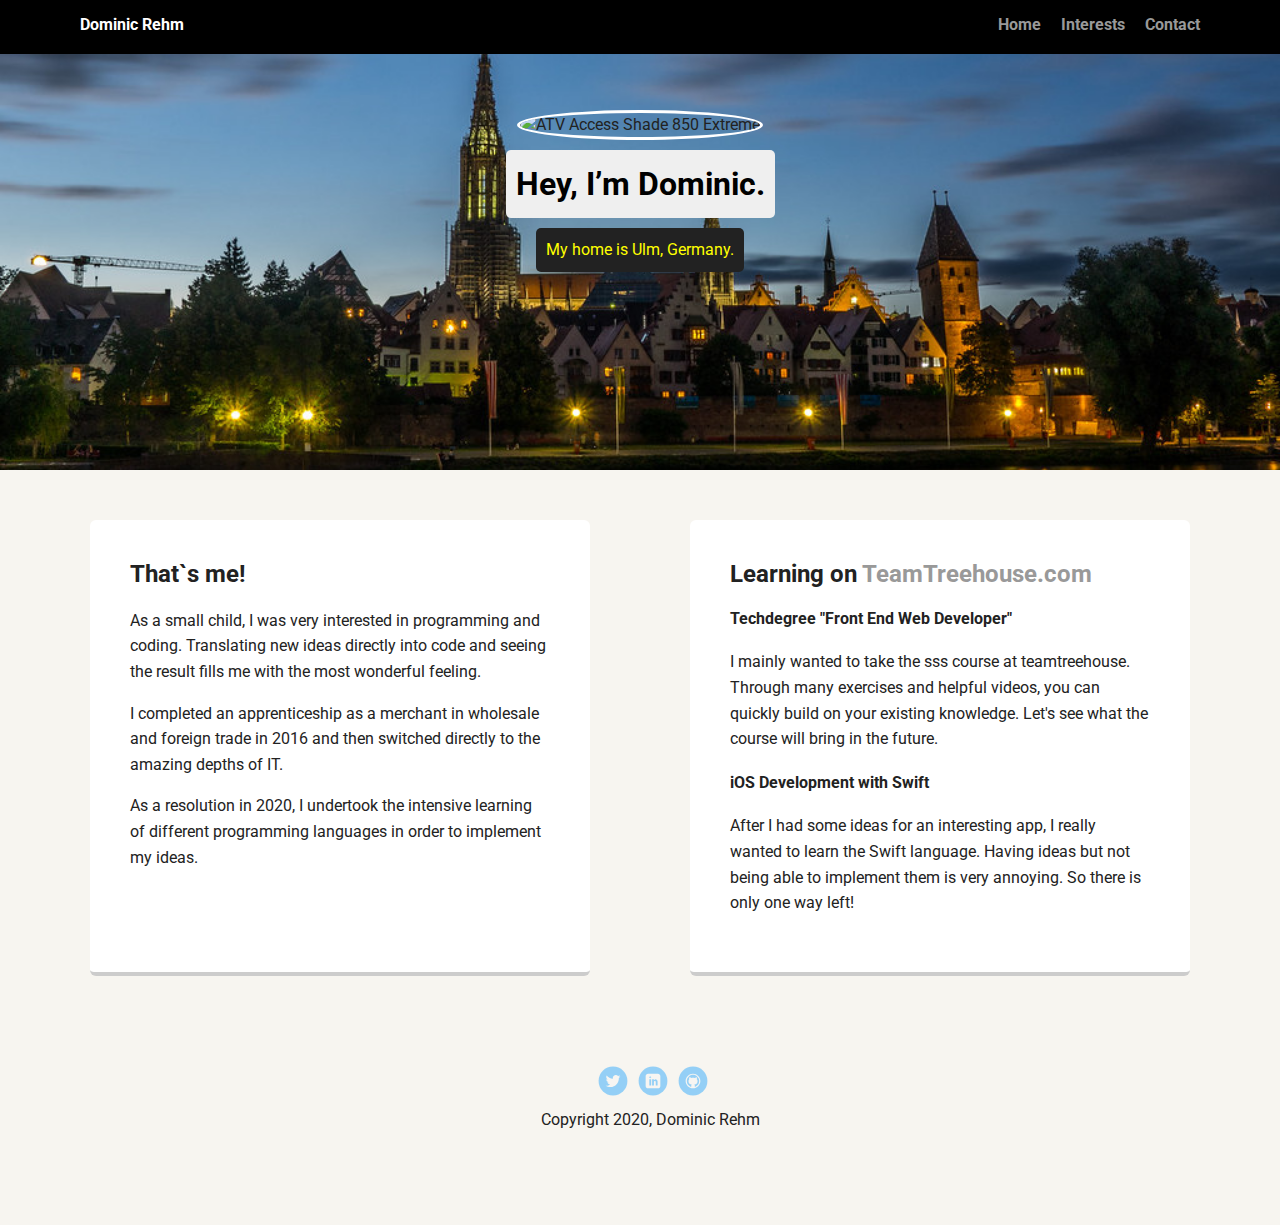
==== index.html @ d1050a95 "Added project files" ====
<!doctype html>
<html lang="en">
<head>
  <meta charset="utf-8">
  <title>Dominic Rehms Profile</title>
  <meta name="viewport" content="width=device-width, initial-scale=1.0">
  <link rel="stylesheet" href="styles.css">
  <link href="https://fonts.googleapis.com/css?family=Muli%7CRoboto:400,300,500,700,900" rel="stylesheet"></head>
  <body>

    <div class="main-nav">
        <ul class="nav">
          <li class="name">Dominic Rehm</li>
          <li><a href="#">Home</a></li>
          <li><a href="interests.html">Interests</a></li>
          <li><a href="contact.html">Contact</a></li>
        </ul>
    </div>

    <header>
      <img src="images/atv_2019.JPG" alt="ATV Access Shade 850 Extreme" class="profile-image">
      <h1 class="tag name">Hey, I’m Dominic.</h1>
      <p class="tag location">My home is Ulm, Germany.</p>
    </header>

    <main class="flex">
      <div class="card">
        <h2>That`s me!</h2>
        <p>As a small child, I was very interested in programming and coding. Translating new ideas directly into code and seeing the result fills me with the most wonderful feeling.</p>
        <p>I completed an apprenticeship as a merchant in wholesale and foreign trade in 2016 and then switched directly to the amazing depths of IT.</p>
        <p>As a resolution in 2020, I undertook the intensive learning of different programming languages ​​in order to implement my ideas.</p>
      </div>

      <div class="card">
        <h2>Learning on <a href="https://teamtreehouse.com" target="_blank">TeamTreehouse.com</a></h2>
        <h4>Techdegree "Front End Web Developer"</h4>
        <p>I mainly wanted to take the sss course at teamtreehouse. Through many exercises and helpful videos, you can quickly build on your existing knowledge. Let's see what the course will bring in the future.</p>
        <h4>iOS Development with Swift</h4>
        <p>After I had some ideas for an interesting app, I really wanted to learn the Swift language. Having ideas but not being able to implement them is very annoying. So there is only one way left!</p>
      </div>

    </main>
    <footer>
      <ul>
        <li><a href="#" class="social twitter">Twitter</a></li>
        <li><a href="#" class="social linkedin">LinkedIn</a></li>
        <li><a href="#" class="social github">Github</a></li>
      </ul>
      <p class="copyright">Copyright 2020, Dominic Rehm</p>
    </footer>
  </body>
  </html>
---- styles.css ----
/* Global Layout Set-up */
* { 
  box-sizing: border-box;
}
  
body {
  margin: 0;
  padding: 0;
  text-align: center;
  font-family: 'Roboto', sans-serif;
  color: #222;
  background: #f7f5f0;
}
/* Link Styles */

a {
  text-decoration: none;
  color: #999;
}
a:hover {
  color: #20B2AA;
}

/* Section Styles */

.main-nav {
  width: 100%;
  background: black;
  min-height: 30px;
  padding: 10px;
  position: fixed;
  text-align: center;
}
.nav {
  display: flex;
  justify-content: space-around;
  font-weight: 700;
  list-style-type: none;
  margin: 0 auto;
  padding: 0;
}

.nav .name {
    display: block;
    margin-right: auto;
    color: white;
}
.nav li {
  padding: 5px 10px 10px 10px;
}
.nav a {
  transition: all .5s;
}
.nav a:hover {
  color: white
}

header {
  text-align: center;
  background: url('images/ulm_skyline.jpg') no-repeat center ;
  background-size: cover;
  overflow: hidden;
  padding-top: 60px;
}
header {
  line-height: 1.5;
}
header .profile-image {
  margin-top: 50px;
  width: 150px;
  height: 150px;
  border-radius: 50%;
  border: 3px solid white;
  transition: all .5s;
}
header .profile-image:hover {
  transform: scale(1.2) rotate(5deg);
  border: 3px solid #20B2AA;
}
.tag {
  background-color: #efefef;
  color: black;
  padding: 10px;
  border-radius: 5px;
  display: table;
  margin: 10px auto;
} 
.location {
  background-color: #222;
  color: yellow;
}
.card {
  margin: 30px;
  padding: 20px 40px 40px;
  max-width: 500px;
  text-align: left;
  background: #fff;
  border-bottom: 4px solid #ccc;
  border-radius: 6px;
  transition: all .5s;
}
.card:hover {
  border-color: #20B2AA;
}
.card .profile-image {
  margin-top: 50px;
  width: 150px;
  height: 150px;
  border-radius: 50%;
  border: 3px solid white;
  transition: all .5s;
}

ul.skills {
  padding: 0;
  text-align: center;
}

.skills li {
  border-radius: 6px;
  display: inline-block;
  background: #ff9904;
  color: black;
  padding: 5px 10px;
  margin: 2px;
}

.skills li:nth-child(odd) {
  background: #0399ff;
}

footer {
  width: 100%;
  min-height: 30px;
  padding: 20px 0 40px 20px;
}

footer .copyright {
  top: -8px;
  font-size: .75em;
}

footer ul {
  list-style-type: none;
  margin: 0;
  padding: 0;
}

footer ul li {
  display: inline-block;
}

a.social {
  display: inline-block;
  text-indent: -9999px;
  margin-left: 5px;
  width: 30px;
  height: 30px;
  background-size: 30px 30px;
  opacity: .4;
  transition: all .5s;
}
a.twitter {
  background-image: url(images/twitter.svg);
}
a.linkedin {
  background-image: url(images/linkedin.svg);
}
a.github {
  background-image: url(images/github.svg);
}
a.social:hover {
  opacity: 1;
}
.clearfix {
  clear: both;
}

/* Styles for larger screens */
@media screen and (min-width: 720px) {
  
  .flex {
      display: -ms-flexbox;      /* TWEENER - IE 10 */
      display: flex; 
      max-width: 1200px;
      -ms-flex-pack: distribute;
      justify-content: space-around;
      margin: 0 auto;
  }

  header {
    min-height: 470px;
  }

  .nav {
    max-width: 1200px;
    padding: 0 30px;
  }


  main {
    padding-top: 20px;
  }

  main p {
    line-height: 1.6em;
  }

  footer {
    font-size: 1.3em;
    max-width: 1200px;
    margin: 40px auto;
  }

}
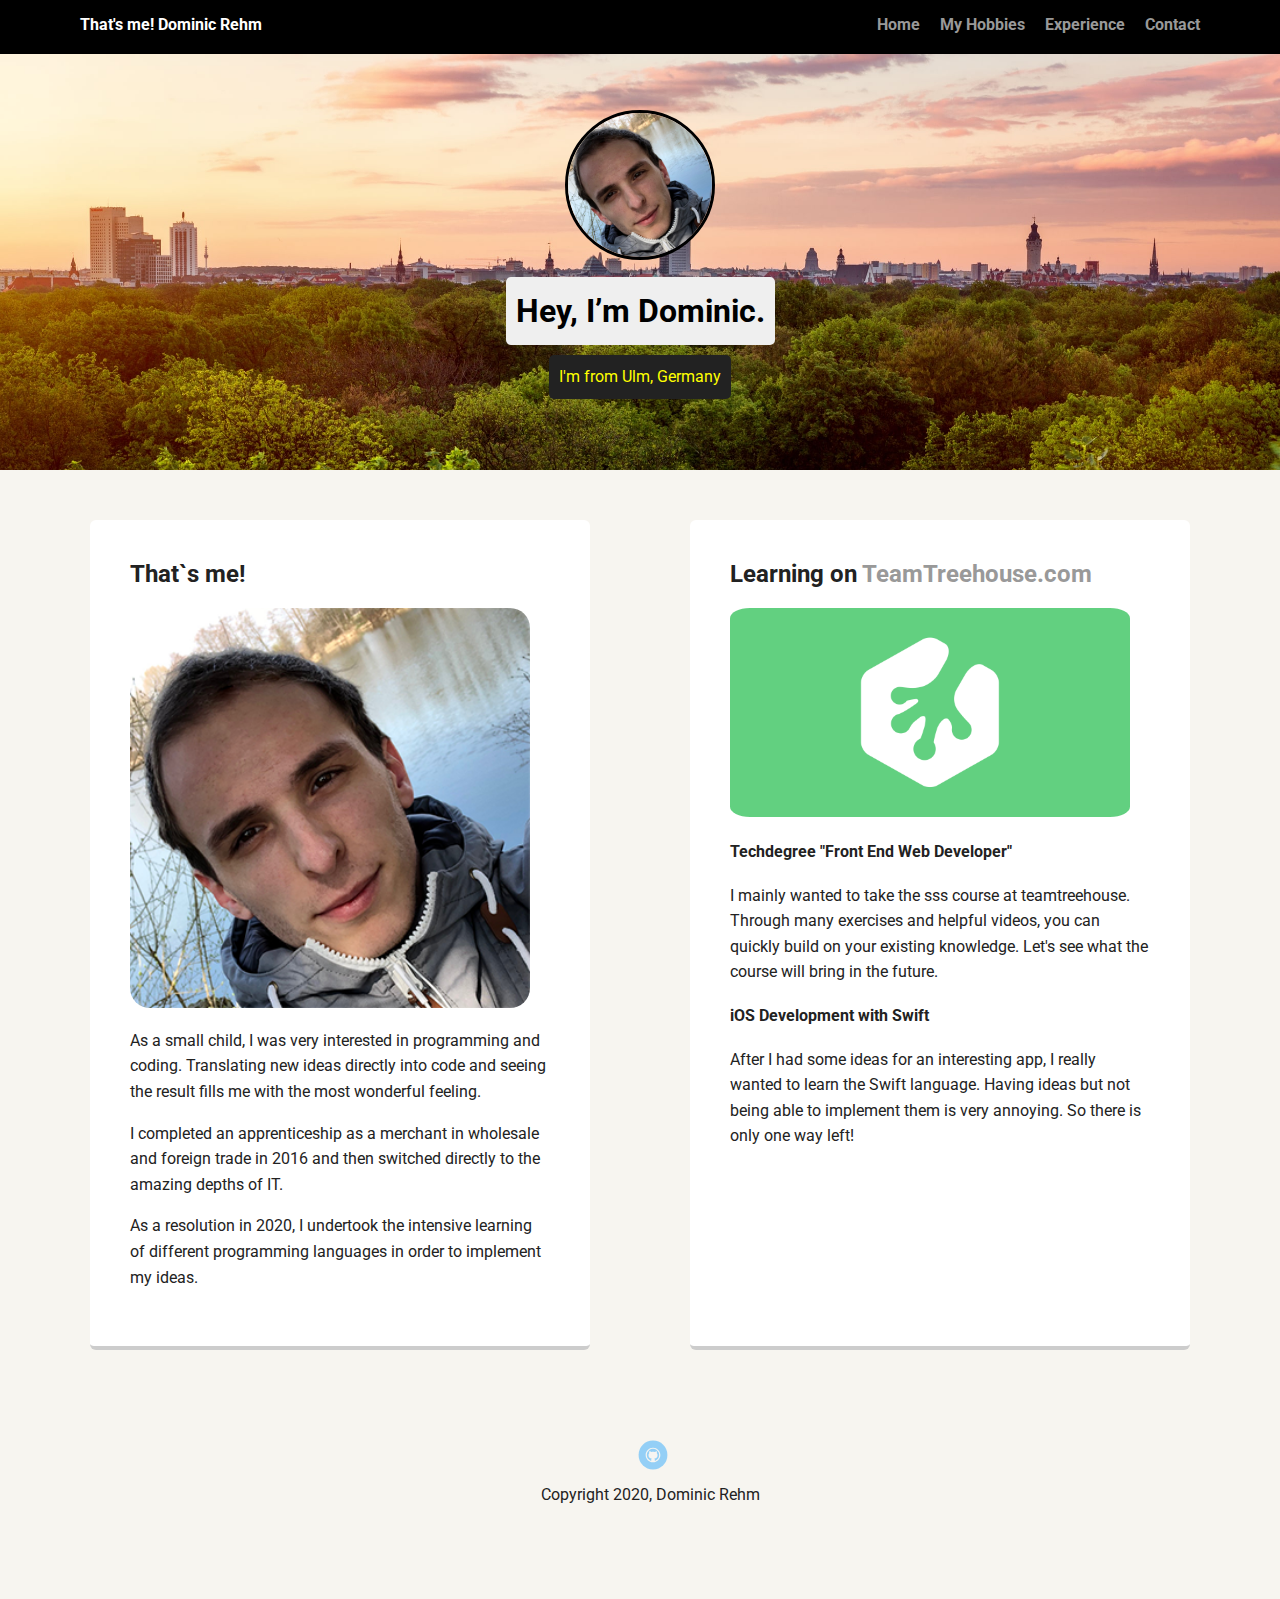
==== commit 2e99cbb9: "Updating all files for submit the project" ====
--- a/index.html
+++ b/index.html
@@ -7,46 +7,49 @@
   <link rel="stylesheet" href="styles.css">
   <link href="https://fonts.googleapis.com/css?family=Muli%7CRoboto:400,300,500,700,900" rel="stylesheet"></head>
   <body>
-
-    <div class="main-nav">
-        <ul class="nav">
-          <li class="name">Dominic Rehm</li>
-          <li><a href="#">Home</a></li>
-          <li><a href="interests.html">Interests</a></li>
-          <li><a href="contact.html">Contact</a></li>
-        </ul>
-    </div>
-
+    <!--NAV-Area-->
+    <nav class="main-nav">
+      <ul class="nav">
+        <li class="name">That's me! Dominic Rehm</li>
+        <li><a href="index.html">Home</a></li>
+        <li><a href="hobbies.html">My Hobbies</a></li>
+        <li><a href="experience.html">Experience</a></li>
+        <li><a href="contact.html">Contact</a></li>
+      </ul>
+    </nav>
+    <!--HEADER-Area-->
     <header>
-      <img src="images/atv_2019.JPG" alt="ATV Access Shade 850 Extreme" class="profile-image">
+      <img src="images/my_picture.jpg" alt="A picture of Dominic Rehm next to a lake" class="profile-image">
       <h1 class="tag name">Hey, I’m Dominic.</h1>
-      <p class="tag location">My home is Ulm, Germany.</p>
+      <p class="tag location">I'm from Ulm, Germany</p>
     </header>
-
+    <!--MAIN-Area-->
     <main class="flex">
-      <div class="card">
+      <article class="article-card">
         <h2>That`s me!</h2>
+        <img src="images/my_picture.jpg" alt="A picture of Dominic Rehm next to a lake" class="home-picture"> 
         <p>As a small child, I was very interested in programming and coding. Translating new ideas directly into code and seeing the result fills me with the most wonderful feeling.</p>
         <p>I completed an apprenticeship as a merchant in wholesale and foreign trade in 2016 and then switched directly to the amazing depths of IT.</p>
         <p>As a resolution in 2020, I undertook the intensive learning of different programming languages ​​in order to implement my ideas.</p>
-      </div>
+      </article>
 
-      <div class="card">
+      <article class="article-card">
         <h2>Learning on <a href="https://teamtreehouse.com" target="_blank">TeamTreehouse.com</a></h2>
+        <a href="https://teamtreehouse.com" target="_blank"><img src="images/treehouse.png" alt="The online learning plattform TeamTreehouse" class="home-picture"></a>
         <h4>Techdegree "Front End Web Developer"</h4>
         <p>I mainly wanted to take the sss course at teamtreehouse. Through many exercises and helpful videos, you can quickly build on your existing knowledge. Let's see what the course will bring in the future.</p>
         <h4>iOS Development with Swift</h4>
         <p>After I had some ideas for an interesting app, I really wanted to learn the Swift language. Having ideas but not being able to implement them is very annoying. So there is only one way left!</p>
-      </div>
+      </article>
 
     </main>
+    <!--FOOTER-Area-->
     <footer>
       <ul>
-        <li><a href="#" class="social twitter">Twitter</a></li>
-        <li><a href="#" class="social linkedin">LinkedIn</a></li>
-        <li><a href="#" class="social github">Github</a></li>
+        <li><a href="https://github.com/DominicRehm" target= "_blank" class="social github">Github</a></li>
       </ul>
       <p class="copyright">Copyright 2020, Dominic Rehm</p>
     </footer>
+
   </body>
   </html>
--- a/styles.css
+++ b/styles.css
@@ -52,12 +52,12 @@
   transition: all .5s;
 }
 .nav a:hover {
-  color: white
+  color: #20B2AA;;
 }
 
 header {
   text-align: center;
-  background: url('images/ulm_skyline.jpg') no-repeat center ;
+  background: url('images/background_header-min.jpg') no-repeat center top ;
   background-size: cover;
   overflow: hidden;
   padding-top: 60px;
@@ -70,11 +70,11 @@
   width: 150px;
   height: 150px;
   border-radius: 50%;
-  border: 3px solid white;
+  border: 3px solid black;
   transition: all .5s;
 }
 header .profile-image:hover {
-  transform: scale(1.2) rotate(5deg);
+  transform: scale(1.2) rotate(7deg);
   border: 3px solid #20B2AA;
 }
 .tag {
@@ -89,7 +89,7 @@
   background-color: #222;
   color: yellow;
 }
-.card {
+.article-card {
   margin: 30px;
   padding: 20px 40px 40px;
   max-width: 500px;
@@ -99,16 +99,19 @@
   border-radius: 6px;
   transition: all .5s;
 }
-.card:hover {
+.article-card:hover {
   border-color: #20B2AA;
-}
-.card .profile-image {
-  margin-top: 50px;
-  width: 150px;
-  height: 150px;
-  border-radius: 50%;
-  border: 3px solid white;
-  transition: all .5s;
+  transform: scale(1.03) rotate(1deg);
+}
+
+.card-picture {
+  clip-path: polygon(10% 0, 100% 0%, 90% 100%, 0% 100%);
+}
+
+.home-picture {
+  width: 400px;
+  height: auto;
+  border-radius: 5%;
 }
 
 ul.skills {
